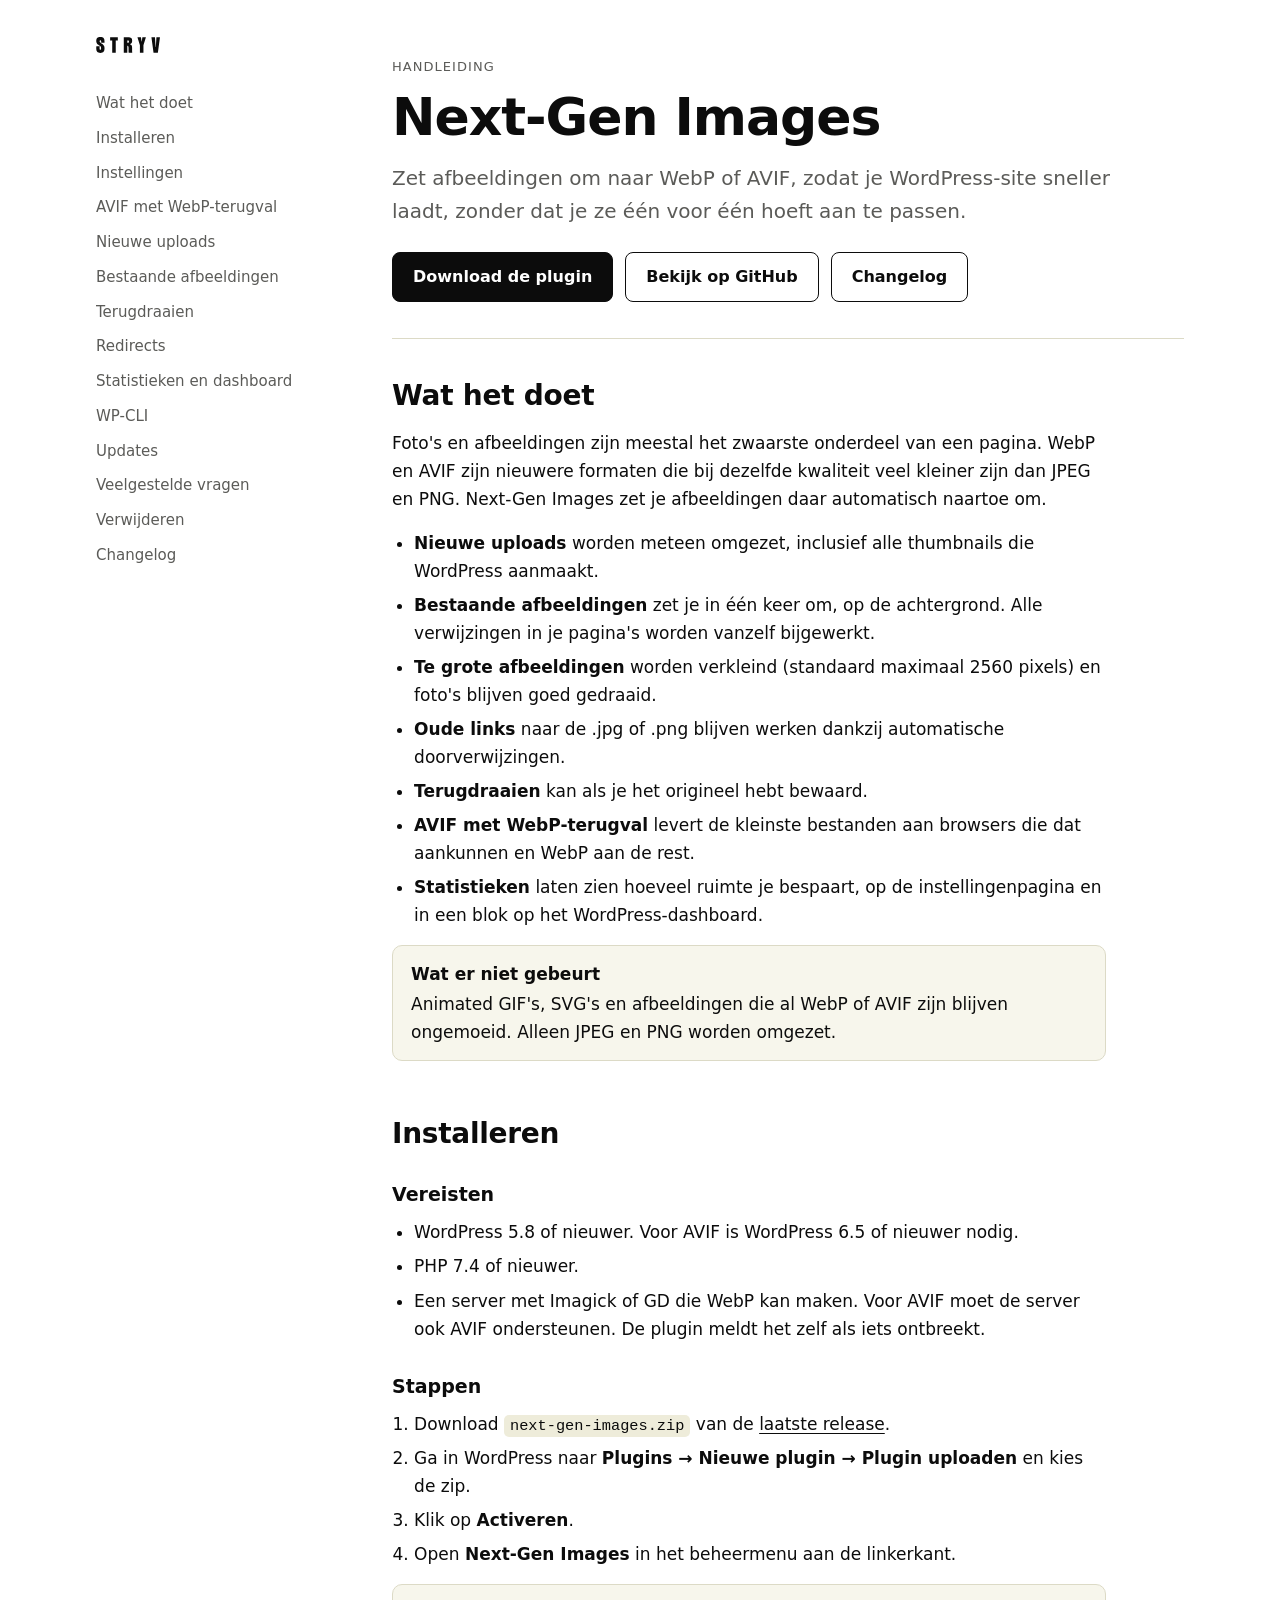
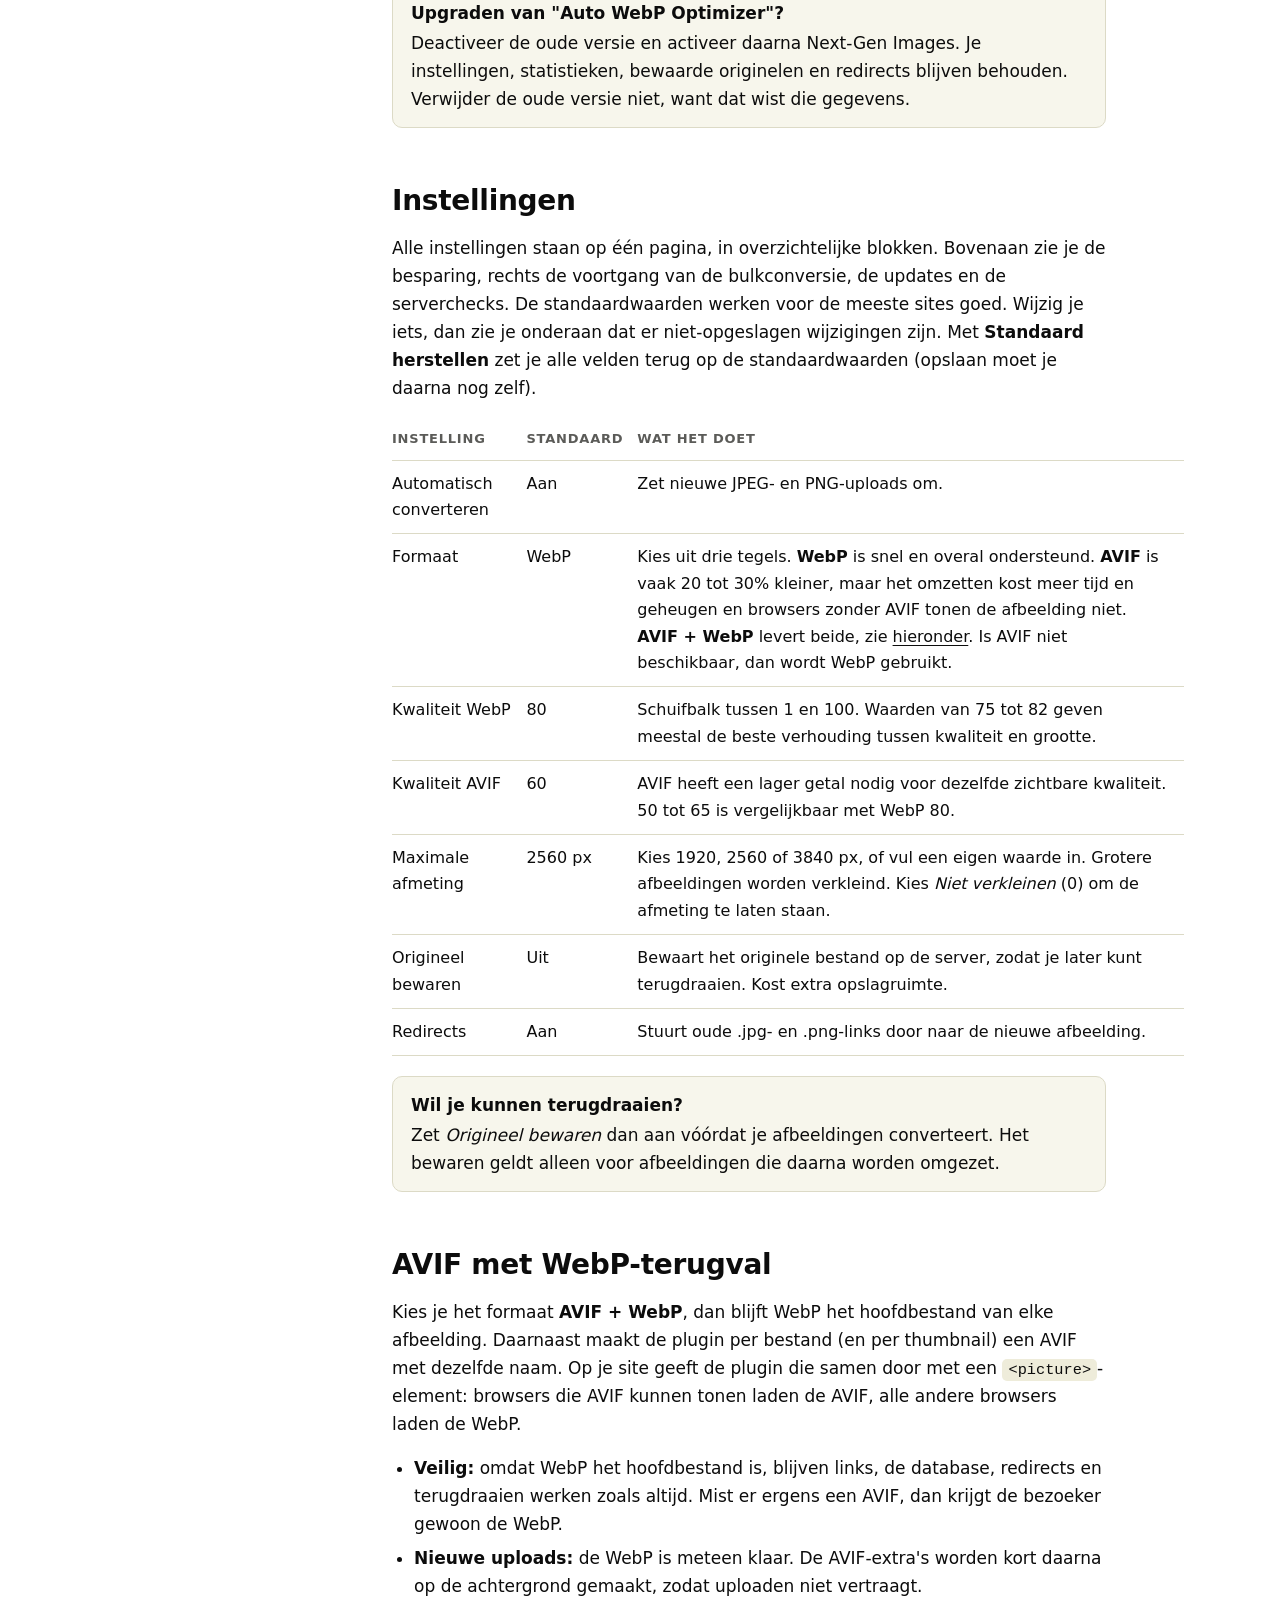
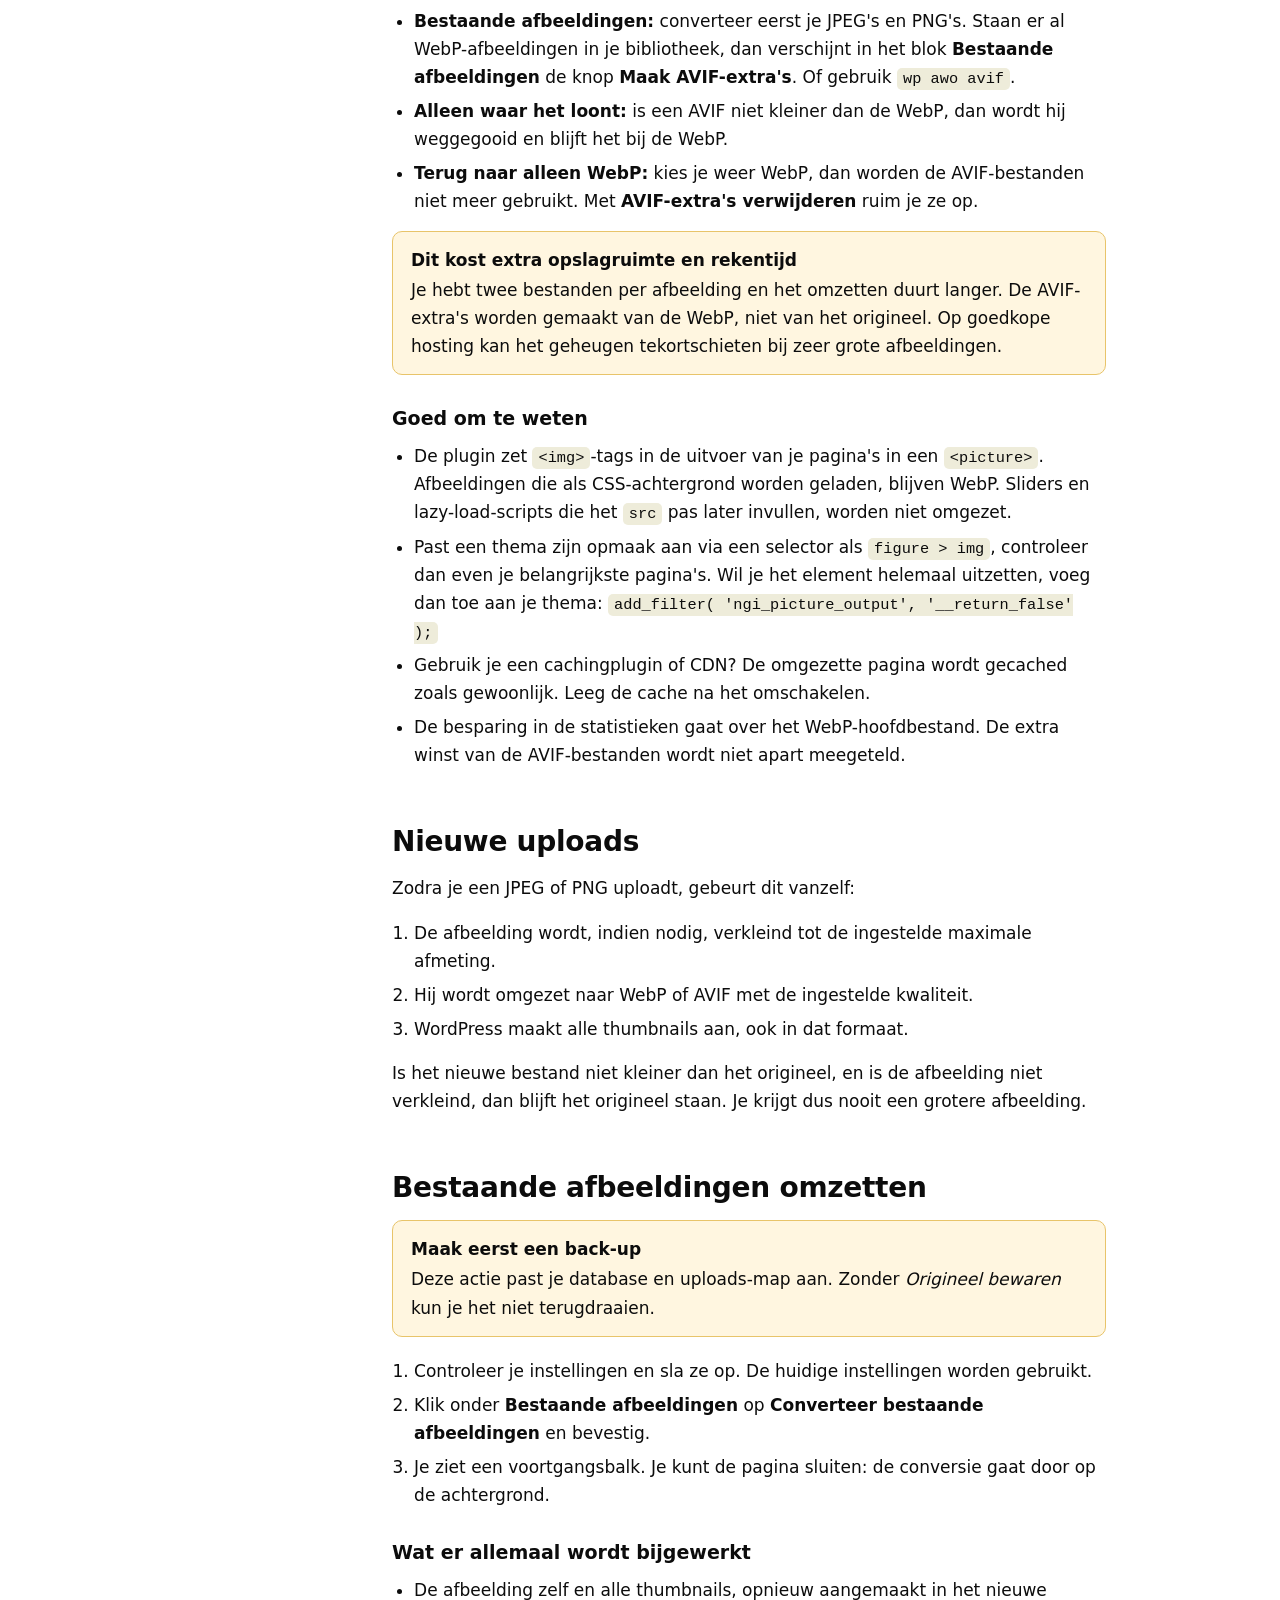
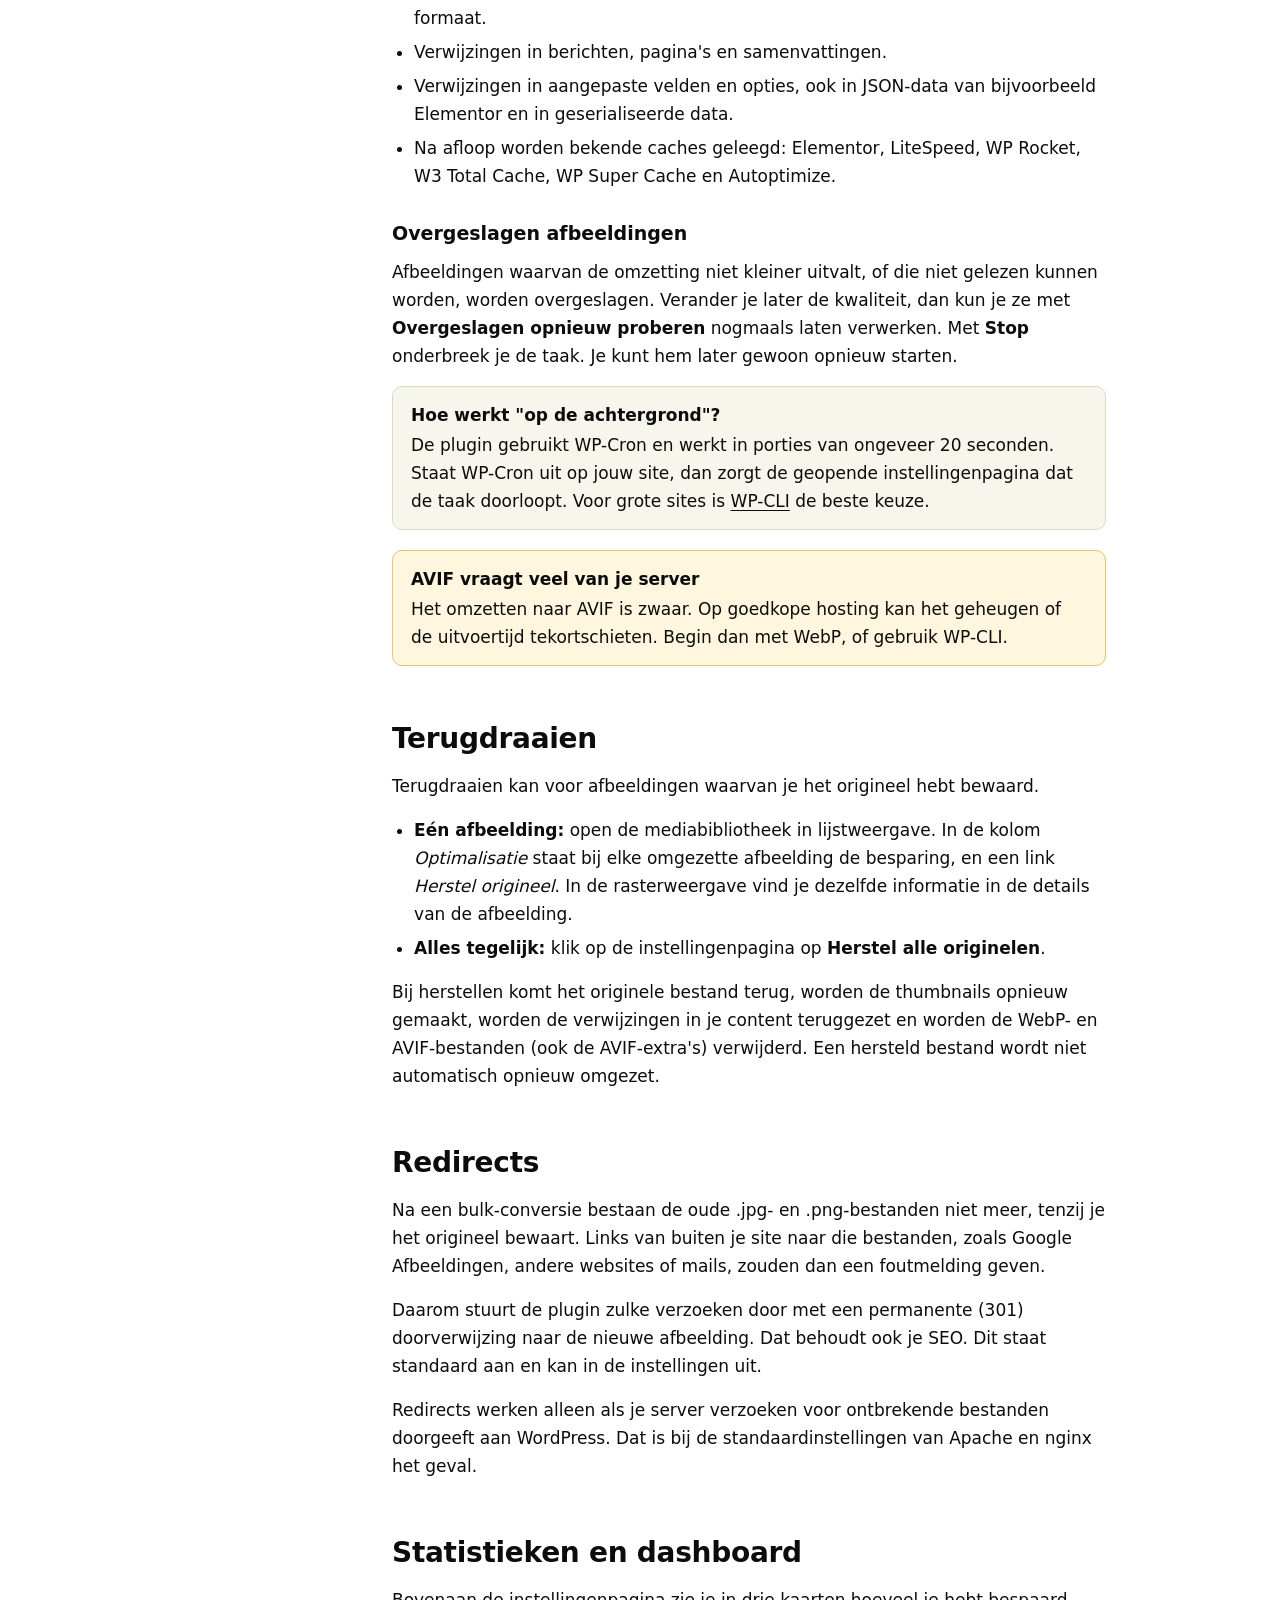
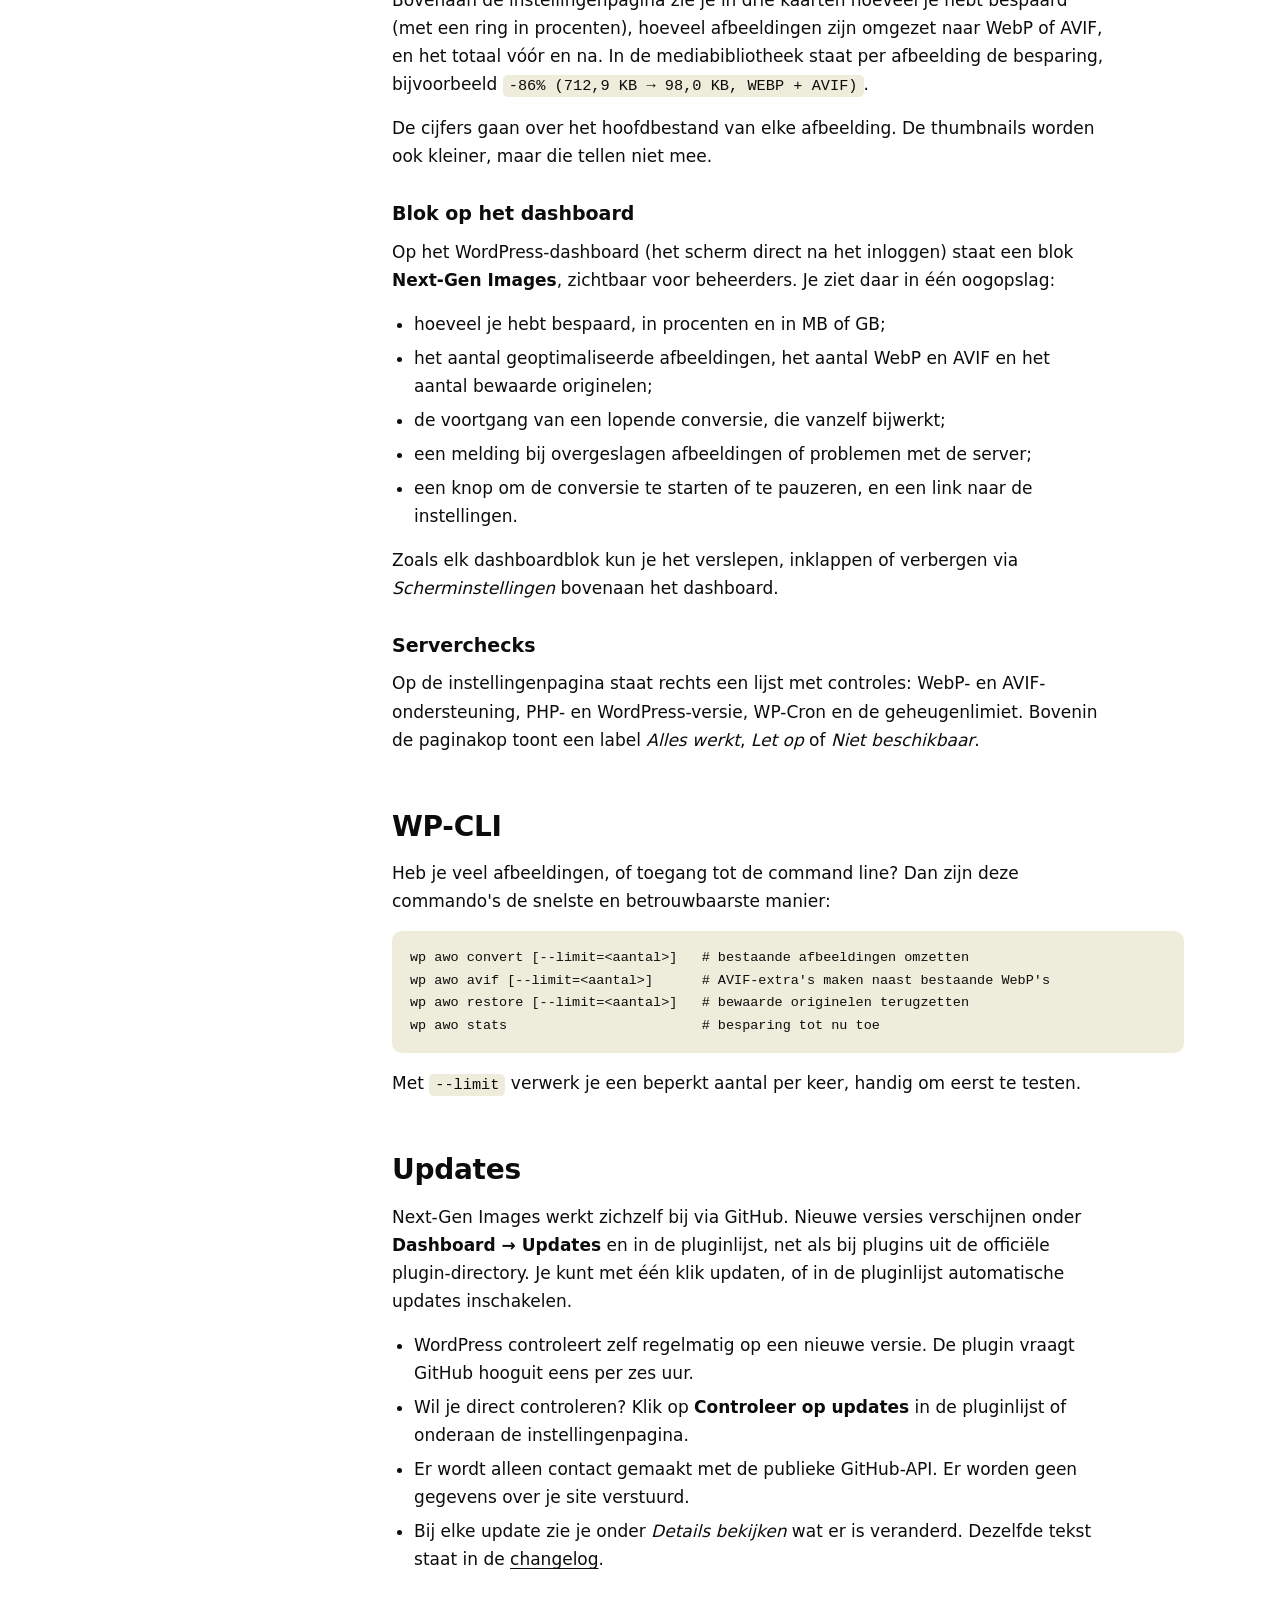
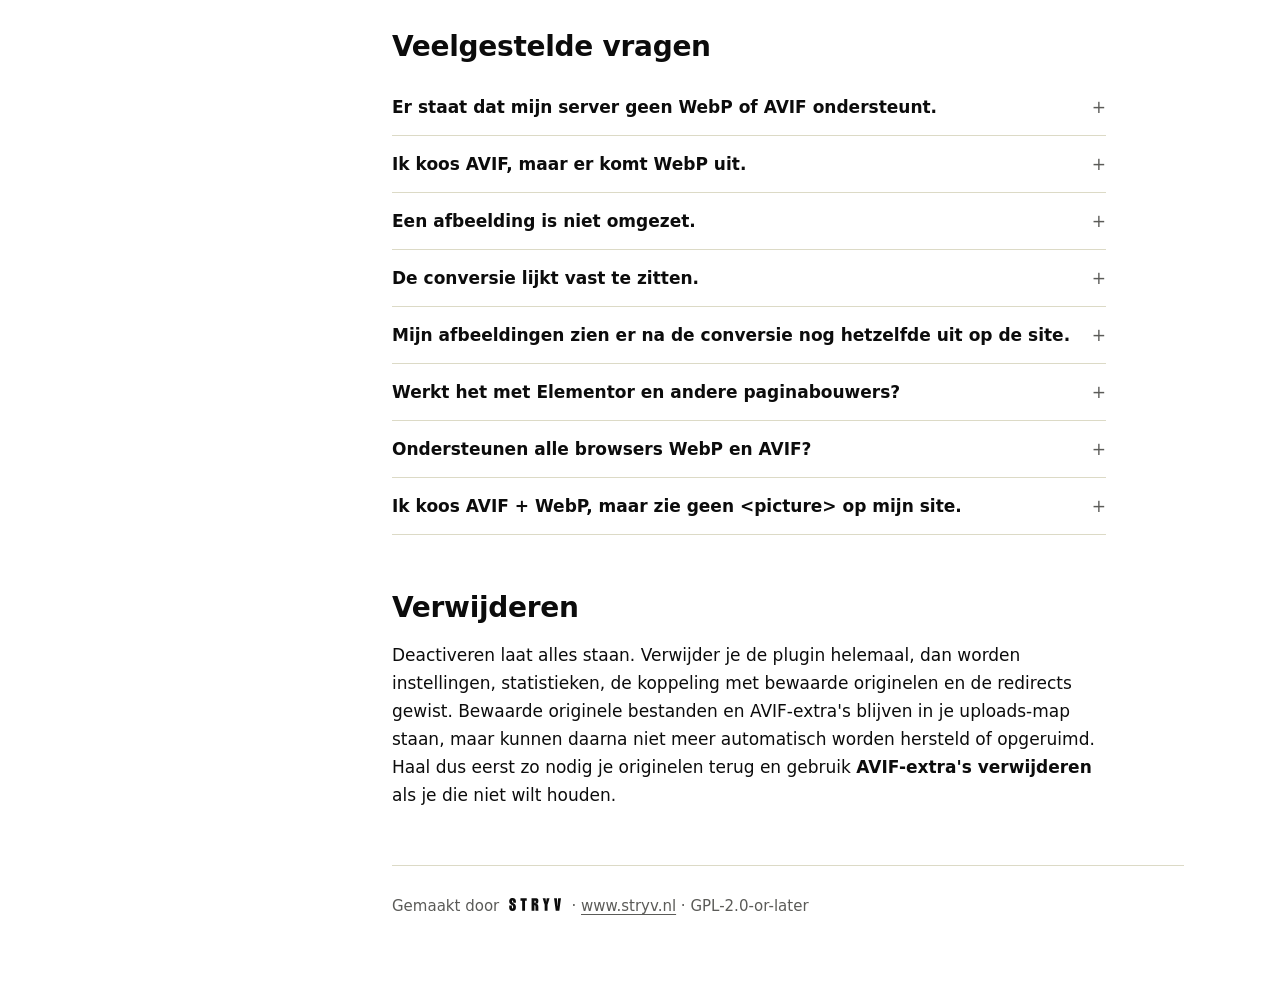
==== next-gen-images/index.html @ 4afe1997 "Handleiding en changelog van Next-Gen Images Co-Authored-By: Claude Sonnet 5.5 <noreply@anthropic.co" ====
<!doctype html>
<html lang="nl">
<head>
<meta charset="utf-8">
<meta name="viewport" content="width=device-width, initial-scale=1">
<title>Next-Gen Images: handleiding</title>
<meta name="description" content="Handleiding voor Next-Gen Images, de WordPress-plugin van STRYV die afbeeldingen omzet naar WebP en AVIF.">
<style>
:root {
  --bg: #ffffff;
  --surface: #f7f6ec;
  --text: #0c0c0c;
  --muted: #5b5b58;
  --line: #dcdac6;
  --accent: #0c0c0c;
  --accent-text: #ffffff;
  --note-bg: #f7f6ec;
  --warn-bg: #fff6e0;
  --warn-line: #e8c46a;
  --code-bg: #eeecda;
}
@media (prefers-color-scheme: dark) {
  :root:not([data-theme="light"]) {
    --bg: #111111;
    --surface: #1b1b1a;
    --text: #f2f2f0;
    --muted: #a3a39e;
    --line: #2e2e2c;
    --accent: #f2f2f0;
    --accent-text: #111111;
    --note-bg: #1b1b1a;
    --warn-bg: #2a2310;
    --warn-line: #7a6320;
    --code-bg: #1f1f1d;
  }
  :root:not([data-theme="light"]) .logo { filter: invert(1); }
}
* { box-sizing: border-box; }
html { scroll-behavior: smooth; scroll-padding-top: 24px; }
body {
  margin: 0;
  background: var(--bg);
  color: var(--text);
  font: 17px/1.65 system-ui, -apple-system, "Segoe UI", Roboto, "Helvetica Neue", Arial, sans-serif;
  -webkit-font-smoothing: antialiased;
}
a { color: inherit; text-decoration-thickness: 1px; text-underline-offset: 3px; }
a:hover { text-decoration-thickness: 2px; }

.layout { max-width: 1120px; margin: 0 auto; padding: 0 16px; display: grid; grid-template-columns: 240px minmax(0, 1fr); gap: 56px; }
@media (max-width: 860px) { .layout { grid-template-columns: 1fr; gap: 0; } }

nav.toc { position: sticky; top: 0; align-self: start; padding: 32px 0; max-height: 100vh; overflow-y: auto; }
nav.toc .logo { height: 16px; width: auto; display: block; margin-bottom: 28px; }
nav.toc ol { list-style: none; margin: 0; padding: 0; font-size: 15px; }
nav.toc li { margin: 0; }
nav.toc a { display: block; padding: 5px 0; color: var(--muted); text-decoration: none; }
nav.toc a:hover { color: var(--text); }
@media (max-width: 860px) {
  nav.toc { position: static; padding: 24px 0 8px; max-height: none; }
  nav.toc ol { columns: 2; column-gap: 24px; }
}

main { padding: 32px 0 80px; min-width: 0; }
header.hero { padding: 24px 0 36px; border-bottom: 1px solid var(--line); margin-bottom: 40px; }
.eyebrow { font-size: 13px; letter-spacing: .08em; text-transform: uppercase; color: var(--muted); margin: 0 0 12px; }
h1 { font-size: clamp(34px, 6vw, 52px); line-height: 1.08; letter-spacing: -0.02em; margin: 0 0 16px; }
.lead { font-size: 20px; color: var(--muted); margin: 0 0 24px; max-width: 38em; }
.buttons { display: flex; gap: 12px; flex-wrap: wrap; }
.btn { display: inline-block; padding: 11px 20px; border-radius: 8px; border: 1px solid var(--accent); text-decoration: none; font-weight: 600; font-size: 16px; }
.btn.primary { background: var(--accent); color: var(--accent-text); }
.btn.primary:hover { opacity: .88; }
.btn.ghost:hover { background: var(--surface); }

section { margin: 0 0 56px; }
h2 { font-size: 28px; line-height: 1.2; letter-spacing: -0.01em; margin: 0 0 16px; }
h3 { font-size: 19px; margin: 28px 0 8px; }
p { margin: 0 0 16px; max-width: 42em; }
ul, ol.steps { margin: 0 0 16px; padding-left: 1.3em; max-width: 42em; }
li { margin: 0 0 6px; }
code { font: 0.9em ui-monospace, SFMono-Regular, Menlo, Consolas, monospace; background: var(--code-bg); padding: 2px 6px; border-radius: 5px; }
pre { background: var(--code-bg); padding: 16px 18px; border-radius: 10px; overflow-x: auto; margin: 0 0 16px; font-size: 15px; line-height: 1.5; }
pre code { background: none; padding: 0; }

.callout { background: var(--note-bg); border: 1px solid var(--line); border-radius: 10px; padding: 14px 18px; margin: 0 0 20px; max-width: 42em; }
.callout.warn { background: var(--warn-bg); border-color: var(--warn-line); }
.callout p:last-child { margin-bottom: 0; }
.callout strong:first-child { display: block; margin-bottom: 2px; }

.table-wrap { overflow-x: auto; margin: 0 0 20px; }
table { border-collapse: collapse; width: 100%; min-width: 520px; font-size: 16px; }
th, td { text-align: left; padding: 10px 14px 10px 0; border-bottom: 1px solid var(--line); vertical-align: top; }
th { font-size: 13px; letter-spacing: .06em; text-transform: uppercase; color: var(--muted); font-weight: 600; }


details { border-bottom: 1px solid var(--line); padding: 14px 0; max-width: 42em; }
details summary { cursor: pointer; font-weight: 600; list-style: none; }
details summary::-webkit-details-marker { display: none; }
details summary::after { content: "+"; float: right; color: var(--muted); font-weight: 400; }
details[open] summary::after { content: "−"; }
details p { margin: 10px 0 0; }

footer.site { border-top: 1px solid var(--line); padding: 28px 0 0; color: var(--muted); font-size: 15px; display: flex; gap: 10px; align-items: center; flex-wrap: wrap; }
footer.site .logo { height: 13px; width: auto; }
</style>
</head>
<body>
<div class="layout">

  <nav class="toc" aria-label="Inhoud">
    <a href="https://www.stryv.nl" aria-label="STRYV"><img class="logo" src="../assets/stryv-logo.svg" alt="STRYV"></a>
    <ol>
      <li><a href="#wat">Wat het doet</a></li>
      <li><a href="#installeren">Installeren</a></li>
      <li><a href="#instellen">Instellingen</a></li>
      <li><a href="#avif">AVIF met WebP-terugval</a></li>
      <li><a href="#uploads">Nieuwe uploads</a></li>
      <li><a href="#bestaand">Bestaande afbeeldingen</a></li>
      <li><a href="#terugdraaien">Terugdraaien</a></li>
      <li><a href="#redirects">Redirects</a></li>
      <li><a href="#statistieken">Statistieken en dashboard</a></li>
      <li><a href="#wpcli">WP-CLI</a></li>
      <li><a href="#updates">Updates</a></li>
      <li><a href="#problemen">Veelgestelde vragen</a></li>
      <li><a href="#verwijderen">Verwijderen</a></li>
      <li><a href="changelog/">Changelog</a></li>
    </ol>
  </nav>

  <main>
    <header class="hero">
      <p class="eyebrow">Handleiding</p>
      <h1>Next-Gen Images</h1>
      <p class="lead">Zet afbeeldingen om naar WebP of AVIF, zodat je WordPress-site sneller laadt, zonder dat je ze één voor één hoeft aan te passen.</p>
      <div class="buttons">
        <a class="btn primary" href="https://github.com/stryv-nl/wp-next-gen-images/releases/latest">Download de plugin</a>
        <a class="btn ghost" href="https://github.com/stryv-nl/wp-next-gen-images">Bekijk op GitHub</a>
        <a class="btn ghost" href="changelog/">Changelog</a>
      </div>
    </header>

    <section id="wat">
      <h2>Wat het doet</h2>
      <p>Foto's en afbeeldingen zijn meestal het zwaarste onderdeel van een pagina. WebP en AVIF zijn nieuwere formaten die bij dezelfde kwaliteit veel kleiner zijn dan JPEG en PNG. Next-Gen Images zet je afbeeldingen daar automatisch naartoe om.</p>
      <ul>
        <li><strong>Nieuwe uploads</strong> worden meteen omgezet, inclusief alle thumbnails die WordPress aanmaakt.</li>
        <li><strong>Bestaande afbeeldingen</strong> zet je in één keer om, op de achtergrond. Alle verwijzingen in je pagina's worden vanzelf bijgewerkt.</li>
        <li><strong>Te grote afbeeldingen</strong> worden verkleind (standaard maximaal 2560 pixels) en foto's blijven goed gedraaid.</li>
        <li><strong>Oude links</strong> naar de .jpg of .png blijven werken dankzij automatische doorverwijzingen.</li>
        <li><strong>Terugdraaien</strong> kan als je het origineel hebt bewaard.</li>
        <li><strong>AVIF met WebP-terugval</strong> levert de kleinste bestanden aan browsers die dat aankunnen en WebP aan de rest.</li>
        <li><strong>Statistieken</strong> laten zien hoeveel ruimte je bespaart, op de instellingenpagina en in een blok op het WordPress-dashboard.</li>
      </ul>
      <div class="callout">
        <p><strong>Wat er niet gebeurt</strong>
        Animated GIF's, SVG's en afbeeldingen die al WebP of AVIF zijn blijven ongemoeid. Alleen JPEG en PNG worden omgezet.</p>
      </div>
    </section>

    <section id="installeren">
      <h2>Installeren</h2>
      <h3>Vereisten</h3>
      <ul>
        <li>WordPress 5.8 of nieuwer. Voor AVIF is WordPress 6.5 of nieuwer nodig.</li>
        <li>PHP 7.4 of nieuwer.</li>
        <li>Een server met Imagick of GD die WebP kan maken. Voor AVIF moet de server ook AVIF ondersteunen. De plugin meldt het zelf als iets ontbreekt.</li>
      </ul>
      <h3>Stappen</h3>
      <ol class="steps">
        <li>Download <code>next-gen-images.zip</code> van de <a href="https://github.com/stryv-nl/wp-next-gen-images/releases/latest">laatste release</a>.</li>
        <li>Ga in WordPress naar <strong>Plugins → Nieuwe plugin → Plugin uploaden</strong> en kies de zip.</li>
        <li>Klik op <strong>Activeren</strong>.</li>
        <li>Open <strong>Next-Gen Images</strong> in het beheermenu aan de linkerkant.</li>
      </ol>
      <div class="callout">
        <p><strong>Upgraden van "Auto WebP Optimizer"?</strong>
        Deactiveer de oude versie en activeer daarna Next-Gen Images. Je instellingen, statistieken, bewaarde originelen en redirects blijven behouden. Verwijder de oude versie niet, want dat wist die gegevens.</p>
      </div>
    </section>

    <section id="instellen">
      <h2>Instellingen</h2>
      <p>Alle instellingen staan op één pagina, in overzichtelijke blokken. Bovenaan zie je de besparing, rechts de voortgang van de bulkconversie, de updates en de serverchecks. De standaardwaarden werken voor de meeste sites goed. Wijzig je iets, dan zie je onderaan dat er niet-opgeslagen wijzigingen zijn. Met <strong>Standaard herstellen</strong> zet je alle velden terug op de standaardwaarden (opslaan moet je daarna nog zelf).</p>
      <div class="table-wrap">
        <table>
          <thead><tr><th>Instelling</th><th>Standaard</th><th>Wat het doet</th></tr></thead>
          <tbody>
            <tr><td>Automatisch converteren</td><td>Aan</td><td>Zet nieuwe JPEG- en PNG-uploads om.</td></tr>
            <tr><td>Formaat</td><td>WebP</td><td>Kies uit drie tegels. <strong>WebP</strong> is snel en overal ondersteund. <strong>AVIF</strong> is vaak 20 tot 30% kleiner, maar het omzetten kost meer tijd en geheugen en browsers zonder AVIF tonen de afbeelding niet. <strong>AVIF + WebP</strong> levert beide, zie <a href="#avif">hieronder</a>. Is AVIF niet beschikbaar, dan wordt WebP gebruikt.</td></tr>
            <tr><td>Kwaliteit WebP</td><td>80</td><td>Schuifbalk tussen 1 en 100. Waarden van 75 tot 82 geven meestal de beste verhouding tussen kwaliteit en grootte.</td></tr>
            <tr><td>Kwaliteit AVIF</td><td>60</td><td>AVIF heeft een lager getal nodig voor dezelfde zichtbare kwaliteit. 50 tot 65 is vergelijkbaar met WebP 80.</td></tr>
            <tr><td>Maximale afmeting</td><td>2560 px</td><td>Kies 1920, 2560 of 3840 px, of vul een eigen waarde in. Grotere afbeeldingen worden verkleind. Kies <em>Niet verkleinen</em> (0) om de afmeting te laten staan.</td></tr>
            <tr><td>Origineel bewaren</td><td>Uit</td><td>Bewaart het originele bestand op de server, zodat je later kunt terugdraaien. Kost extra opslagruimte.</td></tr>
            <tr><td>Redirects</td><td>Aan</td><td>Stuurt oude .jpg- en .png-links door naar de nieuwe afbeelding.</td></tr>
          </tbody>
        </table>
      </div>
      <div class="callout">
        <p><strong>Wil je kunnen terugdraaien?</strong>
        Zet <em>Origineel bewaren</em> dan aan vóórdat je afbeeldingen converteert. Het bewaren geldt alleen voor afbeeldingen die daarna worden omgezet.</p>
      </div>
    </section>

    <section id="avif">
      <h2>AVIF met WebP-terugval</h2>
      <p>Kies je het formaat <strong>AVIF + WebP</strong>, dan blijft WebP het hoofdbestand van elke afbeelding. Daarnaast maakt de plugin per bestand (en per thumbnail) een AVIF met dezelfde naam. Op je site geeft de plugin die samen door met een <code>&lt;picture&gt;</code>-element: browsers die AVIF kunnen tonen laden de AVIF, alle andere browsers laden de WebP.</p>
      <ul>
        <li><strong>Veilig:</strong> omdat WebP het hoofdbestand is, blijven links, de database, redirects en terugdraaien werken zoals altijd. Mist er ergens een AVIF, dan krijgt de bezoeker gewoon de WebP.</li>
        <li><strong>Nieuwe uploads:</strong> de WebP is meteen klaar. De AVIF-extra's worden kort daarna op de achtergrond gemaakt, zodat uploaden niet vertraagt.</li>
        <li><strong>Bestaande afbeeldingen:</strong> converteer eerst je JPEG's en PNG's. Staan er al WebP-afbeeldingen in je bibliotheek, dan verschijnt in het blok <strong>Bestaande afbeeldingen</strong> de knop <strong>Maak AVIF-extra's</strong>. Of gebruik <code>wp awo avif</code>.</li>
        <li><strong>Alleen waar het loont:</strong> is een AVIF niet kleiner dan de WebP, dan wordt hij weggegooid en blijft het bij de WebP.</li>
        <li><strong>Terug naar alleen WebP:</strong> kies je weer WebP, dan worden de AVIF-bestanden niet meer gebruikt. Met <strong>AVIF-extra's verwijderen</strong> ruim je ze op.</li>
      </ul>
      <div class="callout warn">
        <p><strong>Dit kost extra opslagruimte en rekentijd</strong>
        Je hebt twee bestanden per afbeelding en het omzetten duurt langer. De AVIF-extra's worden gemaakt van de WebP, niet van het origineel. Op goedkope hosting kan het geheugen tekortschieten bij zeer grote afbeeldingen.</p>
      </div>
      <h3>Goed om te weten</h3>
      <ul>
        <li>De plugin zet <code>&lt;img&gt;</code>-tags in de uitvoer van je pagina's in een <code>&lt;picture&gt;</code>. Afbeeldingen die als CSS-achtergrond worden geladen, blijven WebP. Sliders en lazy-load-scripts die het <code>src</code> pas later invullen, worden niet omgezet.</li>
        <li>Past een thema zijn opmaak aan via een selector als <code>figure &gt; img</code>, controleer dan even je belangrijkste pagina's. Wil je het element helemaal uitzetten, voeg dan toe aan je thema: <code>add_filter( 'ngi_picture_output', '__return_false' );</code></li>
        <li>Gebruik je een cachingplugin of CDN? De omgezette pagina wordt gecached zoals gewoonlijk. Leeg de cache na het omschakelen.</li>
        <li>De besparing in de statistieken gaat over het WebP-hoofdbestand. De extra winst van de AVIF-bestanden wordt niet apart meegeteld.</li>
      </ul>
    </section>

    <section id="uploads">
      <h2>Nieuwe uploads</h2>
      <p>Zodra je een JPEG of PNG uploadt, gebeurt dit vanzelf:</p>
      <ol class="steps">
        <li>De afbeelding wordt, indien nodig, verkleind tot de ingestelde maximale afmeting.</li>
        <li>Hij wordt omgezet naar WebP of AVIF met de ingestelde kwaliteit.</li>
        <li>WordPress maakt alle thumbnails aan, ook in dat formaat.</li>
      </ol>
      <p>Is het nieuwe bestand niet kleiner dan het origineel, en is de afbeelding niet verkleind, dan blijft het origineel staan. Je krijgt dus nooit een grotere afbeelding.</p>
    </section>

    <section id="bestaand">
      <h2>Bestaande afbeeldingen omzetten</h2>
      <div class="callout warn">
        <p><strong>Maak eerst een back-up</strong>
        Deze actie past je database en uploads-map aan. Zonder <em>Origineel bewaren</em> kun je het niet terugdraaien.</p>
      </div>
      <ol class="steps">
        <li>Controleer je instellingen en sla ze op. De huidige instellingen worden gebruikt.</li>
        <li>Klik onder <strong>Bestaande afbeeldingen</strong> op <strong>Converteer bestaande afbeeldingen</strong> en bevestig.</li>
        <li>Je ziet een voortgangsbalk. Je kunt de pagina sluiten: de conversie gaat door op de achtergrond.</li>
      </ol>
      <h3>Wat er allemaal wordt bijgewerkt</h3>
      <ul>
        <li>De afbeelding zelf en alle thumbnails, opnieuw aangemaakt in het nieuwe formaat.</li>
        <li>Verwijzingen in berichten, pagina's en samenvattingen.</li>
        <li>Verwijzingen in aangepaste velden en opties, ook in JSON-data van bijvoorbeeld Elementor en in geserialiseerde data.</li>
        <li>Na afloop worden bekende caches geleegd: Elementor, LiteSpeed, WP Rocket, W3 Total Cache, WP Super Cache en Autoptimize.</li>
      </ul>
      <h3>Overgeslagen afbeeldingen</h3>
      <p>Afbeeldingen waarvan de omzetting niet kleiner uitvalt, of die niet gelezen kunnen worden, worden overgeslagen. Verander je later de kwaliteit, dan kun je ze met <strong>Overgeslagen opnieuw proberen</strong> nogmaals laten verwerken. Met <strong>Stop</strong> onderbreek je de taak. Je kunt hem later gewoon opnieuw starten.</p>
      <div class="callout">
        <p><strong>Hoe werkt "op de achtergrond"?</strong>
        De plugin gebruikt WP-Cron en werkt in porties van ongeveer 20 seconden. Staat WP-Cron uit op jouw site, dan zorgt de geopende instellingenpagina dat de taak doorloopt. Voor grote sites is <a href="#wpcli">WP-CLI</a> de beste keuze.</p>
      </div>
      <div class="callout warn">
        <p><strong>AVIF vraagt veel van je server</strong>
        Het omzetten naar AVIF is zwaar. Op goedkope hosting kan het geheugen of de uitvoertijd tekortschieten. Begin dan met WebP, of gebruik WP-CLI.</p>
      </div>
    </section>

    <section id="terugdraaien">
      <h2>Terugdraaien</h2>
      <p>Terugdraaien kan voor afbeeldingen waarvan je het origineel hebt bewaard.</p>
      <ul>
        <li><strong>Eén afbeelding:</strong> open de mediabibliotheek in lijstweergave. In de kolom <em>Optimalisatie</em> staat bij elke omgezette afbeelding de besparing, en een link <em>Herstel origineel</em>. In de rasterweergave vind je dezelfde informatie in de details van de afbeelding.</li>
        <li><strong>Alles tegelijk:</strong> klik op de instellingenpagina op <strong>Herstel alle originelen</strong>.</li>
      </ul>
      <p>Bij herstellen komt het originele bestand terug, worden de thumbnails opnieuw gemaakt, worden de verwijzingen in je content teruggezet en worden de WebP- en AVIF-bestanden (ook de AVIF-extra's) verwijderd. Een hersteld bestand wordt niet automatisch opnieuw omgezet.</p>
    </section>

    <section id="redirects">
      <h2>Redirects</h2>
      <p>Na een bulk-conversie bestaan de oude .jpg- en .png-bestanden niet meer, tenzij je het origineel bewaart. Links van buiten je site naar die bestanden, zoals Google Afbeeldingen, andere websites of mails, zouden dan een foutmelding geven.</p>
      <p>Daarom stuurt de plugin zulke verzoeken door met een permanente (301) doorverwijzing naar de nieuwe afbeelding. Dat behoudt ook je SEO. Dit staat standaard aan en kan in de instellingen uit.</p>
      <p>Redirects werken alleen als je server verzoeken voor ontbrekende bestanden doorgeeft aan WordPress. Dat is bij de standaardinstellingen van Apache en nginx het geval.</p>
    </section>

    <section id="statistieken">
      <h2>Statistieken en dashboard</h2>
      <p>Bovenaan de instellingenpagina zie je in drie kaarten hoeveel je hebt bespaard (met een ring in procenten), hoeveel afbeeldingen zijn omgezet naar WebP of AVIF, en het totaal vóór en na. In de mediabibliotheek staat per afbeelding de besparing, bijvoorbeeld <code>-86% (712,9 KB → 98,0 KB, WEBP + AVIF)</code>.</p>
      <p>De cijfers gaan over het hoofdbestand van elke afbeelding. De thumbnails worden ook kleiner, maar die tellen niet mee.</p>
      <h3>Blok op het dashboard</h3>
      <p>Op het WordPress-dashboard (het scherm direct na het inloggen) staat een blok <strong>Next-Gen Images</strong>, zichtbaar voor beheerders. Je ziet daar in één oogopslag:</p>
      <ul>
        <li>hoeveel je hebt bespaard, in procenten en in MB of GB;</li>
        <li>het aantal geoptimaliseerde afbeeldingen, het aantal WebP en AVIF en het aantal bewaarde originelen;</li>
        <li>de voortgang van een lopende conversie, die vanzelf bijwerkt;</li>
        <li>een melding bij overgeslagen afbeeldingen of problemen met de server;</li>
        <li>een knop om de conversie te starten of te pauzeren, en een link naar de instellingen.</li>
      </ul>
      <p>Zoals elk dashboardblok kun je het verslepen, inklappen of verbergen via <em>Scherminstellingen</em> bovenaan het dashboard.</p>
      <h3>Serverchecks</h3>
      <p>Op de instellingenpagina staat rechts een lijst met controles: WebP- en AVIF-ondersteuning, PHP- en WordPress-versie, WP-Cron en de geheugenlimiet. Bovenin de paginakop toont een label <em>Alles werkt</em>, <em>Let op</em> of <em>Niet beschikbaar</em>.</p>
    </section>

    <section id="wpcli">
      <h2>WP-CLI</h2>
      <p>Heb je veel afbeeldingen, of toegang tot de command line? Dan zijn deze commando's de snelste en betrouwbaarste manier:</p>
<pre><code>wp awo convert [--limit=&lt;aantal&gt;]   # bestaande afbeeldingen omzetten
wp awo avif [--limit=&lt;aantal&gt;]      # AVIF-extra's maken naast bestaande WebP's
wp awo restore [--limit=&lt;aantal&gt;]   # bewaarde originelen terugzetten
wp awo stats                        # besparing tot nu toe</code></pre>
      <p>Met <code>--limit</code> verwerk je een beperkt aantal per keer, handig om eerst te testen.</p>
    </section>

    <section id="updates">
      <h2>Updates</h2>
      <p>Next-Gen Images werkt zichzelf bij via GitHub. Nieuwe versies verschijnen onder <strong>Dashboard → Updates</strong> en in de pluginlijst, net als bij plugins uit de officiële plugin-directory. Je kunt met één klik updaten, of in de pluginlijst automatische updates inschakelen.</p>
      <ul>
        <li>WordPress controleert zelf regelmatig op een nieuwe versie. De plugin vraagt GitHub hooguit eens per zes uur.</li>
        <li>Wil je direct controleren? Klik op <strong>Controleer op updates</strong> in de pluginlijst of onderaan de instellingenpagina.</li>
        <li>Er wordt alleen contact gemaakt met de publieke GitHub-API. Er worden geen gegevens over je site verstuurd.</li>
        <li>Bij elke update zie je onder <em>Details bekijken</em> wat er is veranderd. Dezelfde tekst staat in de <a href="changelog/">changelog</a>.</li>
      </ul>
    </section>

    <section id="problemen">
      <h2>Veelgestelde vragen</h2>
      <details>
        <summary>Er staat dat mijn server geen WebP of AVIF ondersteunt.</summary>
        <p>Je server mist Imagick of GD met WebP-ondersteuning. Vraag je hoster dit in te schakelen. Voor AVIF is bovendien WordPress 6.5 of nieuwer nodig, en op GD ook PHP 8.1 of nieuwer.</p>
      </details>
      <details>
        <summary>Ik koos AVIF, maar er komt WebP uit.</summary>
        <p>Dan ondersteunt je server of je WordPress-versie AVIF niet. Op de instellingenpagina staat in dat geval een waarschuwing. De plugin valt dan automatisch terug op WebP, zodat uploads niet mislukken.</p>
      </details>
      <details>
        <summary>Een afbeelding is niet omgezet.</summary>
        <p>Dat gebeurt als het resultaat niet kleiner is dan het origineel, bijvoorbeeld bij een al sterk gecomprimeerd bestand, of als het bestand niet gelezen kan worden. De afbeelding blijft dan zoals hij was. Na een wijziging van de kwaliteit kun je hem opnieuw laten proberen.</p>
      </details>
      <details>
        <summary>De conversie lijkt vast te zitten.</summary>
        <p>Staat WP-Cron uit op je site, dan loopt de taak alleen door zolang de instellingenpagina openstaat. Open de pagina opnieuw, of gebruik <code>wp awo convert</code>. Gaat het geheugen of de uitvoertijd op, dan helpt het om eerst WebP te gebruiken en de kwaliteit of maximale afmeting te verlagen.</p>
      </details>
      <details>
        <summary>Mijn afbeeldingen zien er na de conversie nog hetzelfde uit op de site.</summary>
        <p>Leeg je cache, bij je cachingplugin, je CDN en je browser. De plugin leegt bekende cachingplugins na een bulk-conversie, maar niet elke CDN.</p>
      </details>
      <details>
        <summary>Werkt het met Elementor en andere paginabouwers?</summary>
        <p>Ja. Verwijzingen in de opgeslagen data van paginabouwers worden meegenomen, ook in JSON. Verwijzingen die in een PHP-object zijn opgeslagen worden bewust met rust gelaten om data niet te beschadigen. Controleer na een bulk-conversie dus even je belangrijkste pagina's, zoals de header, het logo en sliders.</p>
      </details>
      <details>
        <summary>Ondersteunen alle browsers WebP en AVIF?</summary>
        <p>WebP wordt door alle gangbare browsers ondersteund. AVIF ook door de huidige versies van de grote browsers, maar niet door heel oude. Kies je alleen AVIF, dan zien bezoekers met zo'n oude browser de afbeelding niet. Met <a href="#avif">AVIF + WebP</a> krijgen zij gewoon de WebP.</p>
      </details>
      <details>
        <summary>Ik koos AVIF + WebP, maar zie geen &lt;picture&gt; op mijn site.</summary>
        <p>Controleer of er AVIF-bestanden bestaan: zie het getal <em>met AVIF-extra</em> op de instellingenpagina, en start zo nodig <strong>Maak AVIF-extra's</strong>. Alleen afbeeldingen waarvoor alle gebruikte bestanden een AVIF hebben worden omgezet. Staat er een cachingplugin op, leeg dan de cache. Is <code>ngi_picture_output</code> uitgezet in je thema, dan blijft de uitvoer ook ongewijzigd.</p>
      </details>
    </section>

    <section id="verwijderen">
      <h2>Verwijderen</h2>
      <p>Deactiveren laat alles staan. Verwijder je de plugin helemaal, dan worden instellingen, statistieken, de koppeling met bewaarde originelen en de redirects gewist. Bewaarde originele bestanden en AVIF-extra's blijven in je uploads-map staan, maar kunnen daarna niet meer automatisch worden hersteld of opgeruimd. Haal dus eerst zo nodig je originelen terug en gebruik <strong>AVIF-extra's verwijderen</strong> als je die niet wilt houden.</p>
    </section>

    <footer class="site">
      <span>Gemaakt door</span>
      <a href="https://www.stryv.nl" aria-label="STRYV"><img class="logo" src="../assets/stryv-logo.svg" alt="STRYV"></a>
      <span>&middot; <a href="https://www.stryv.nl">www.stryv.nl</a> &middot; GPL-2.0-or-later</span>
    </footer>
  </main>
</div>
</body>
</html>
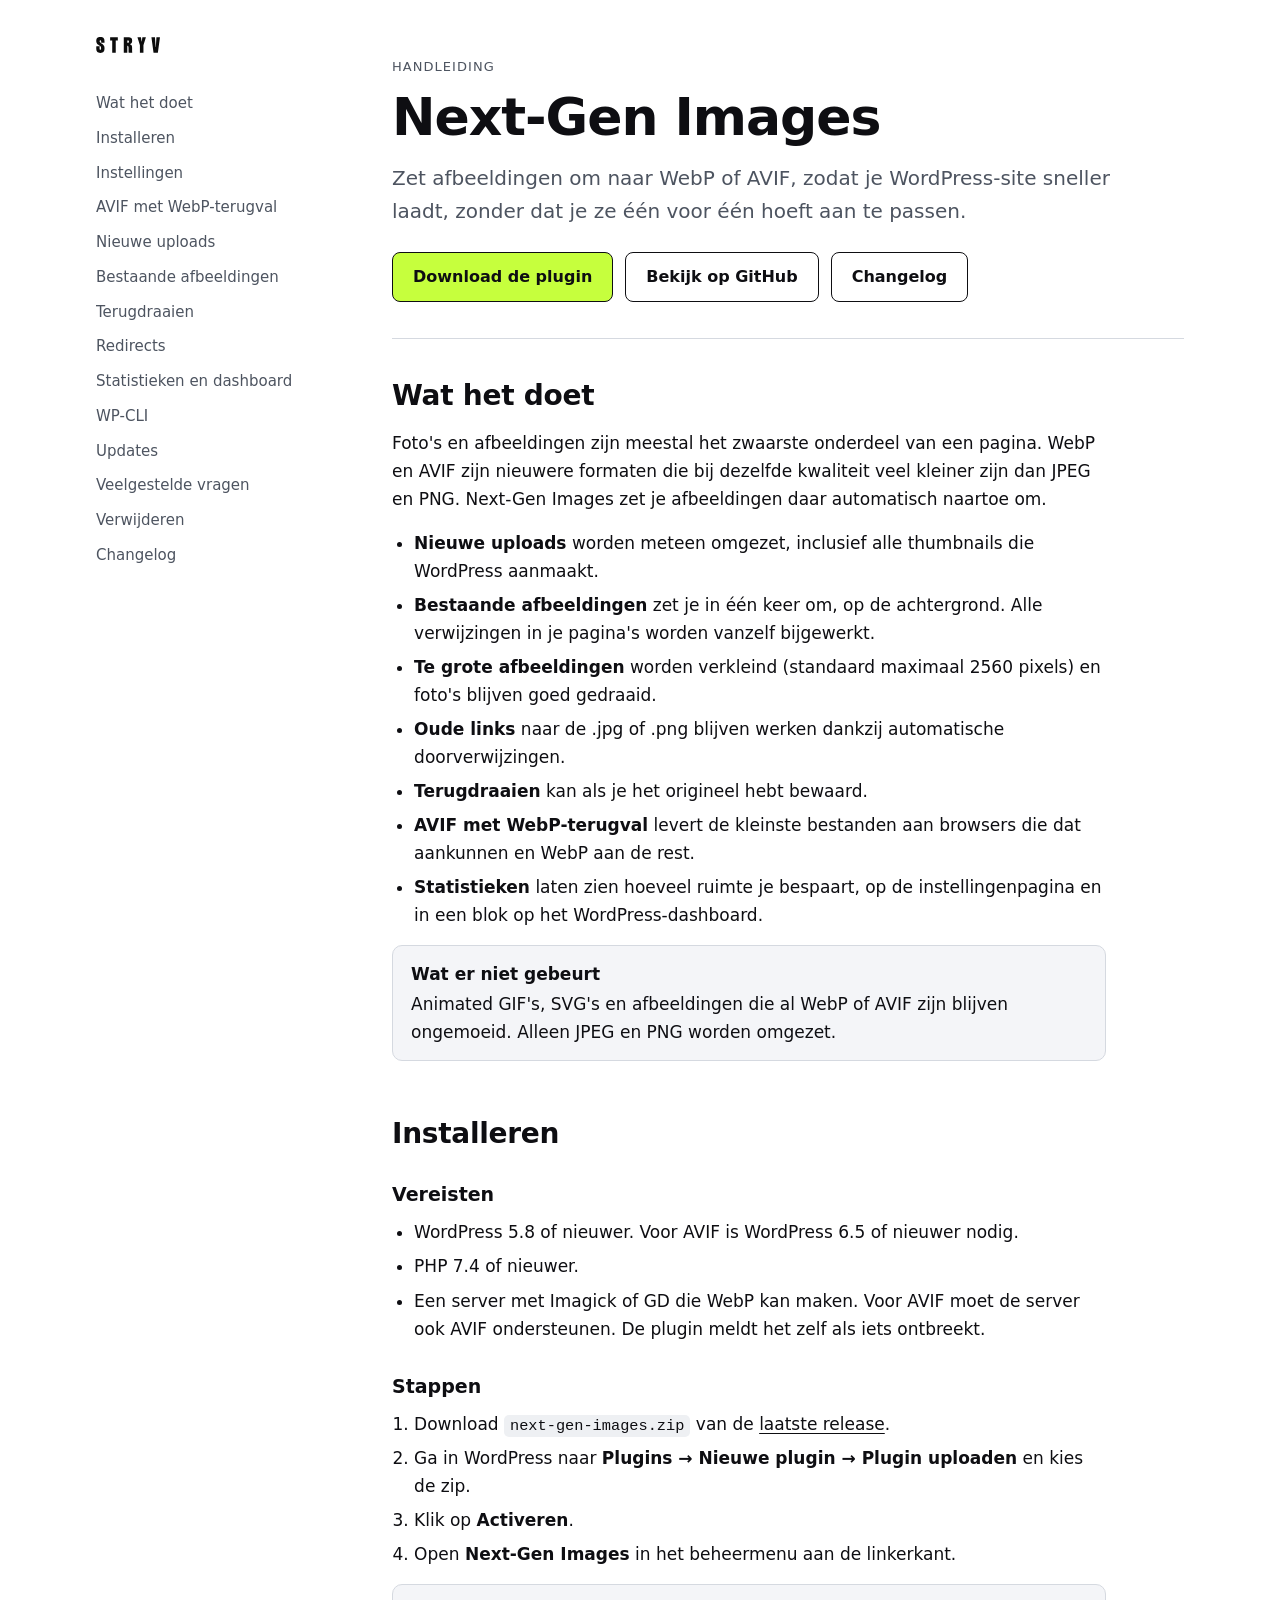
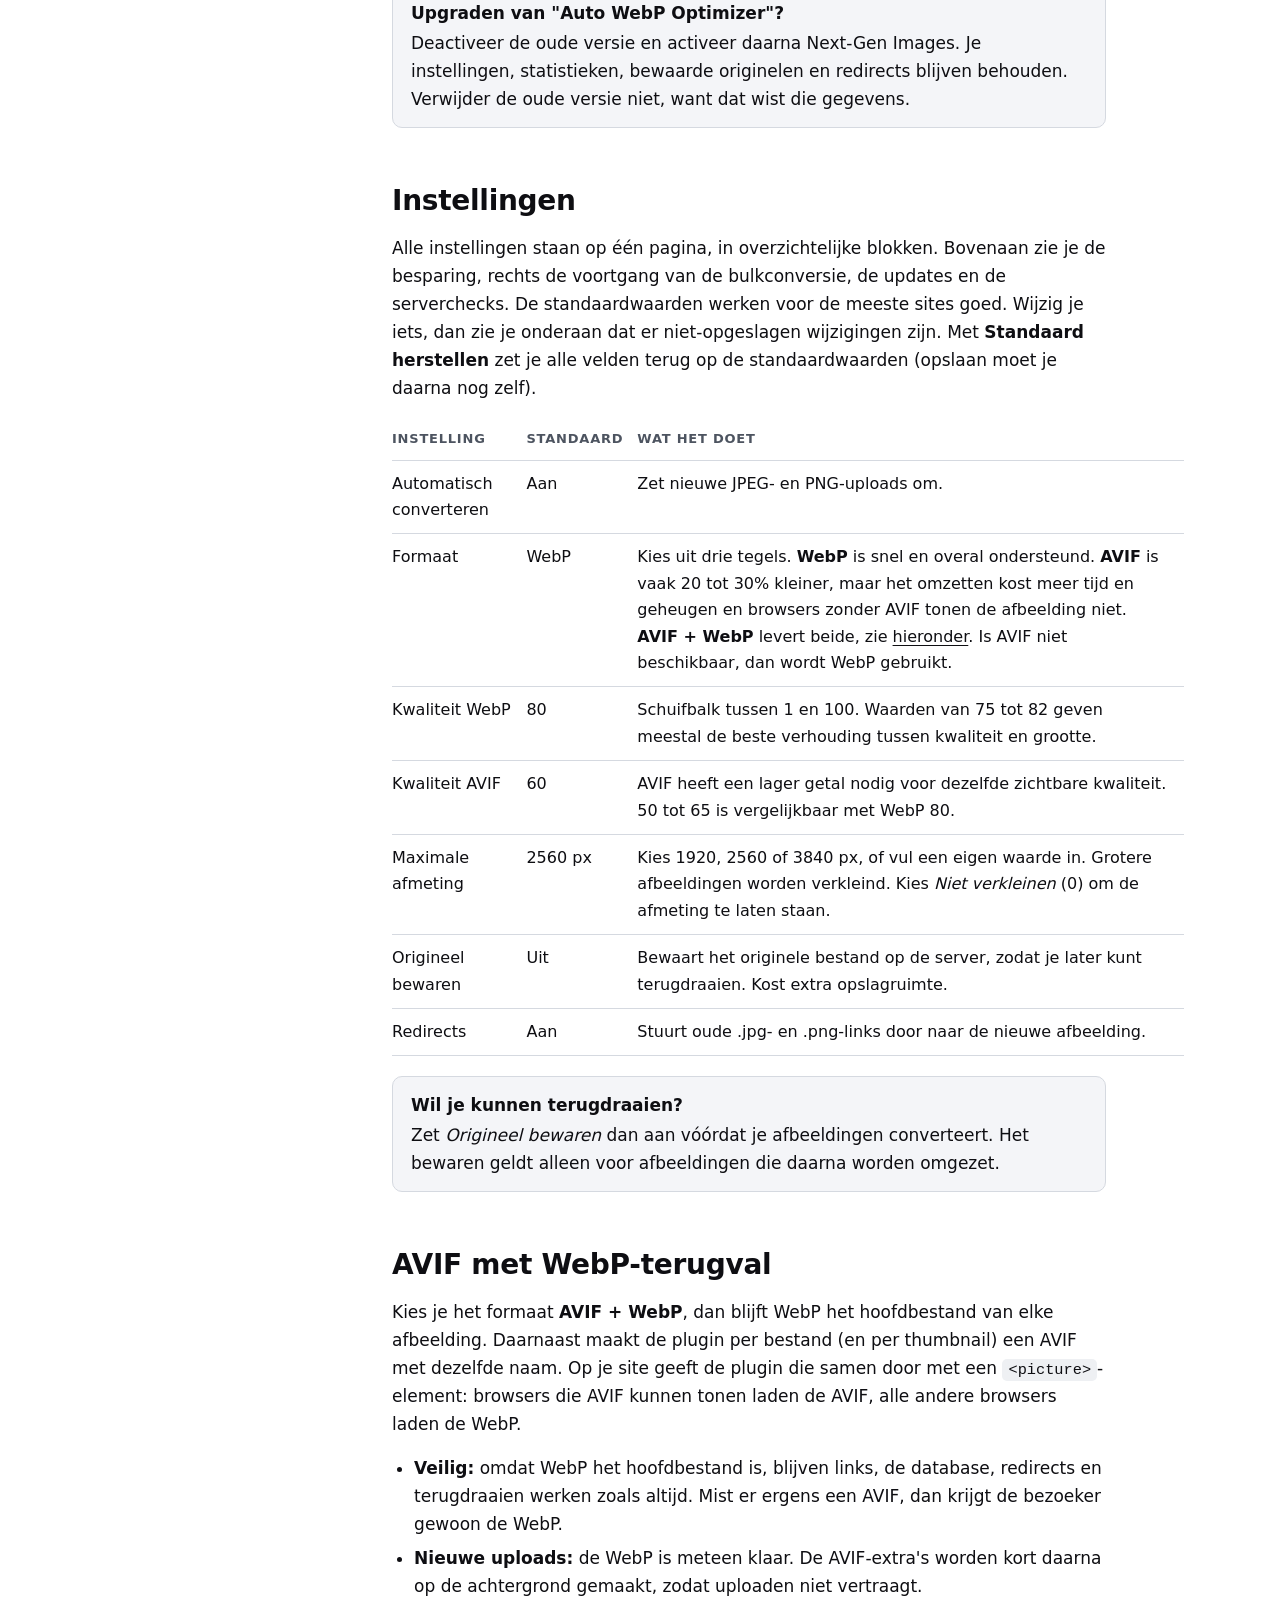
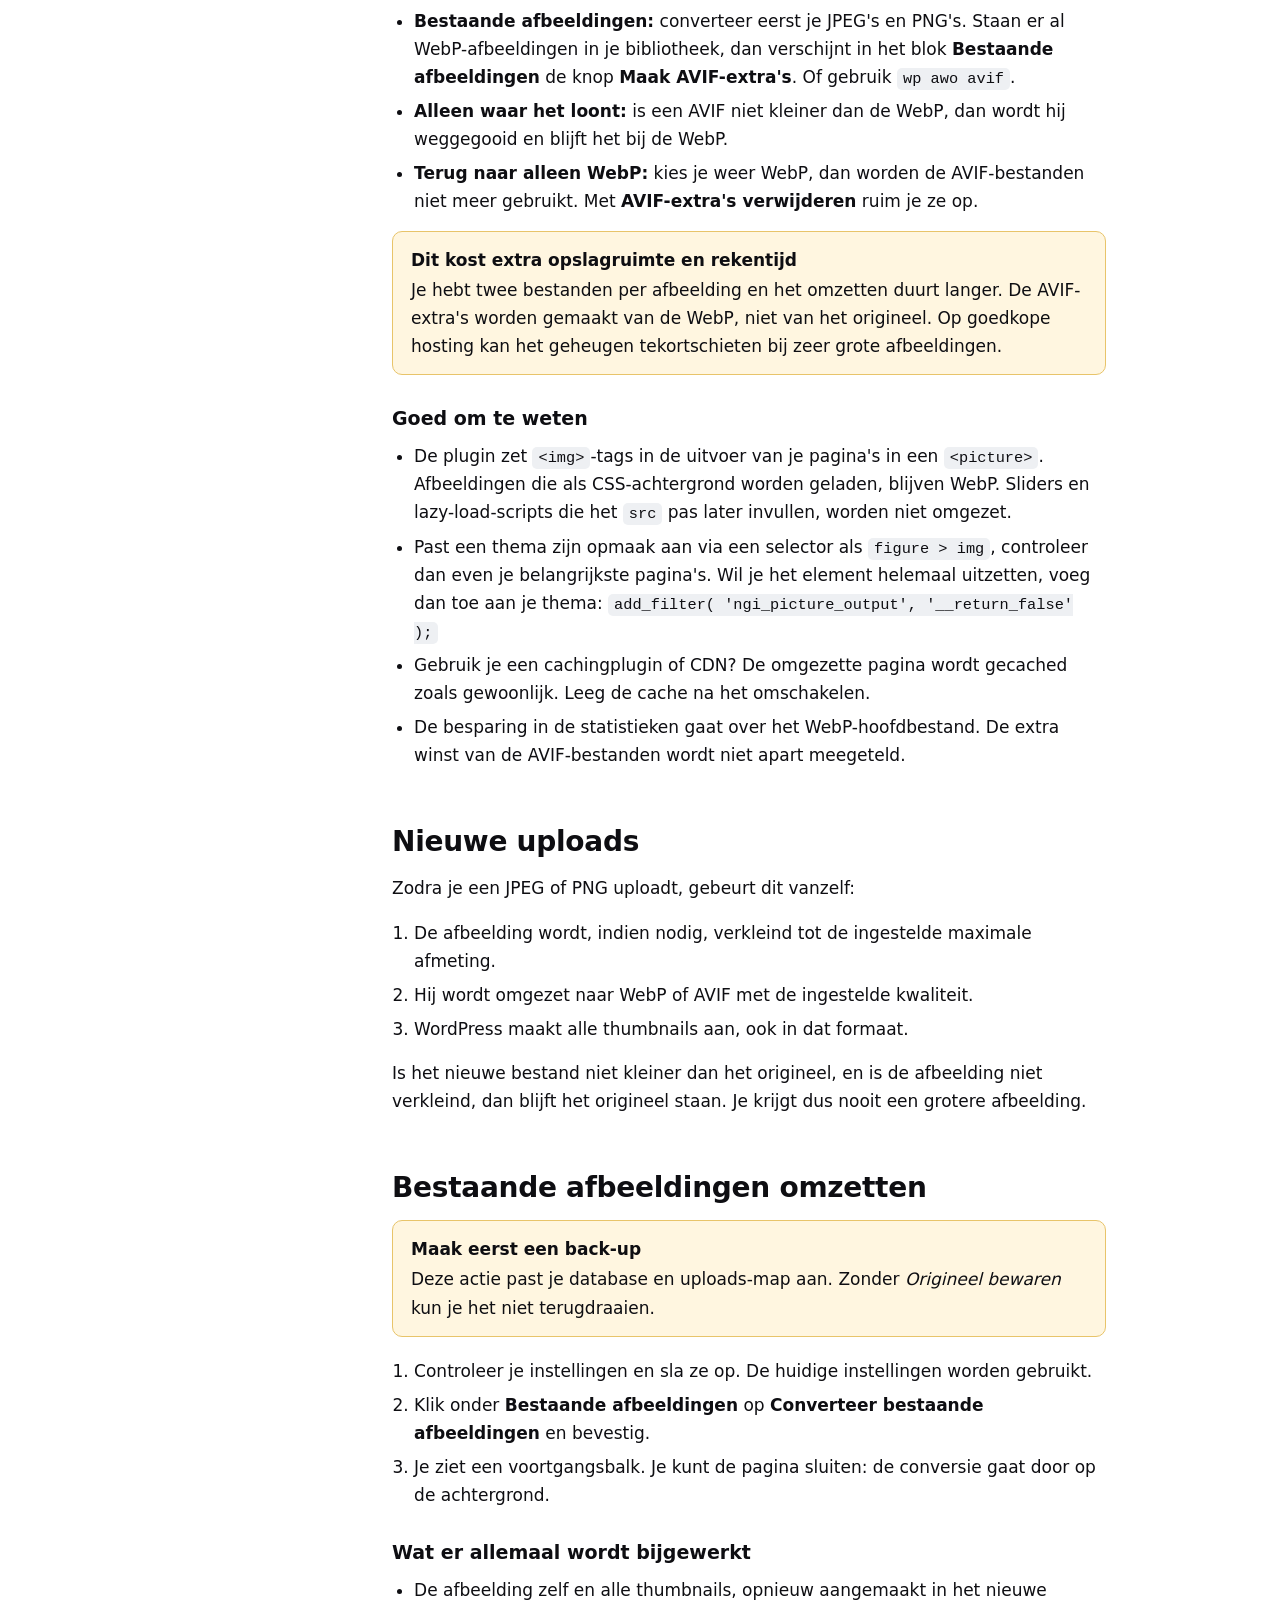
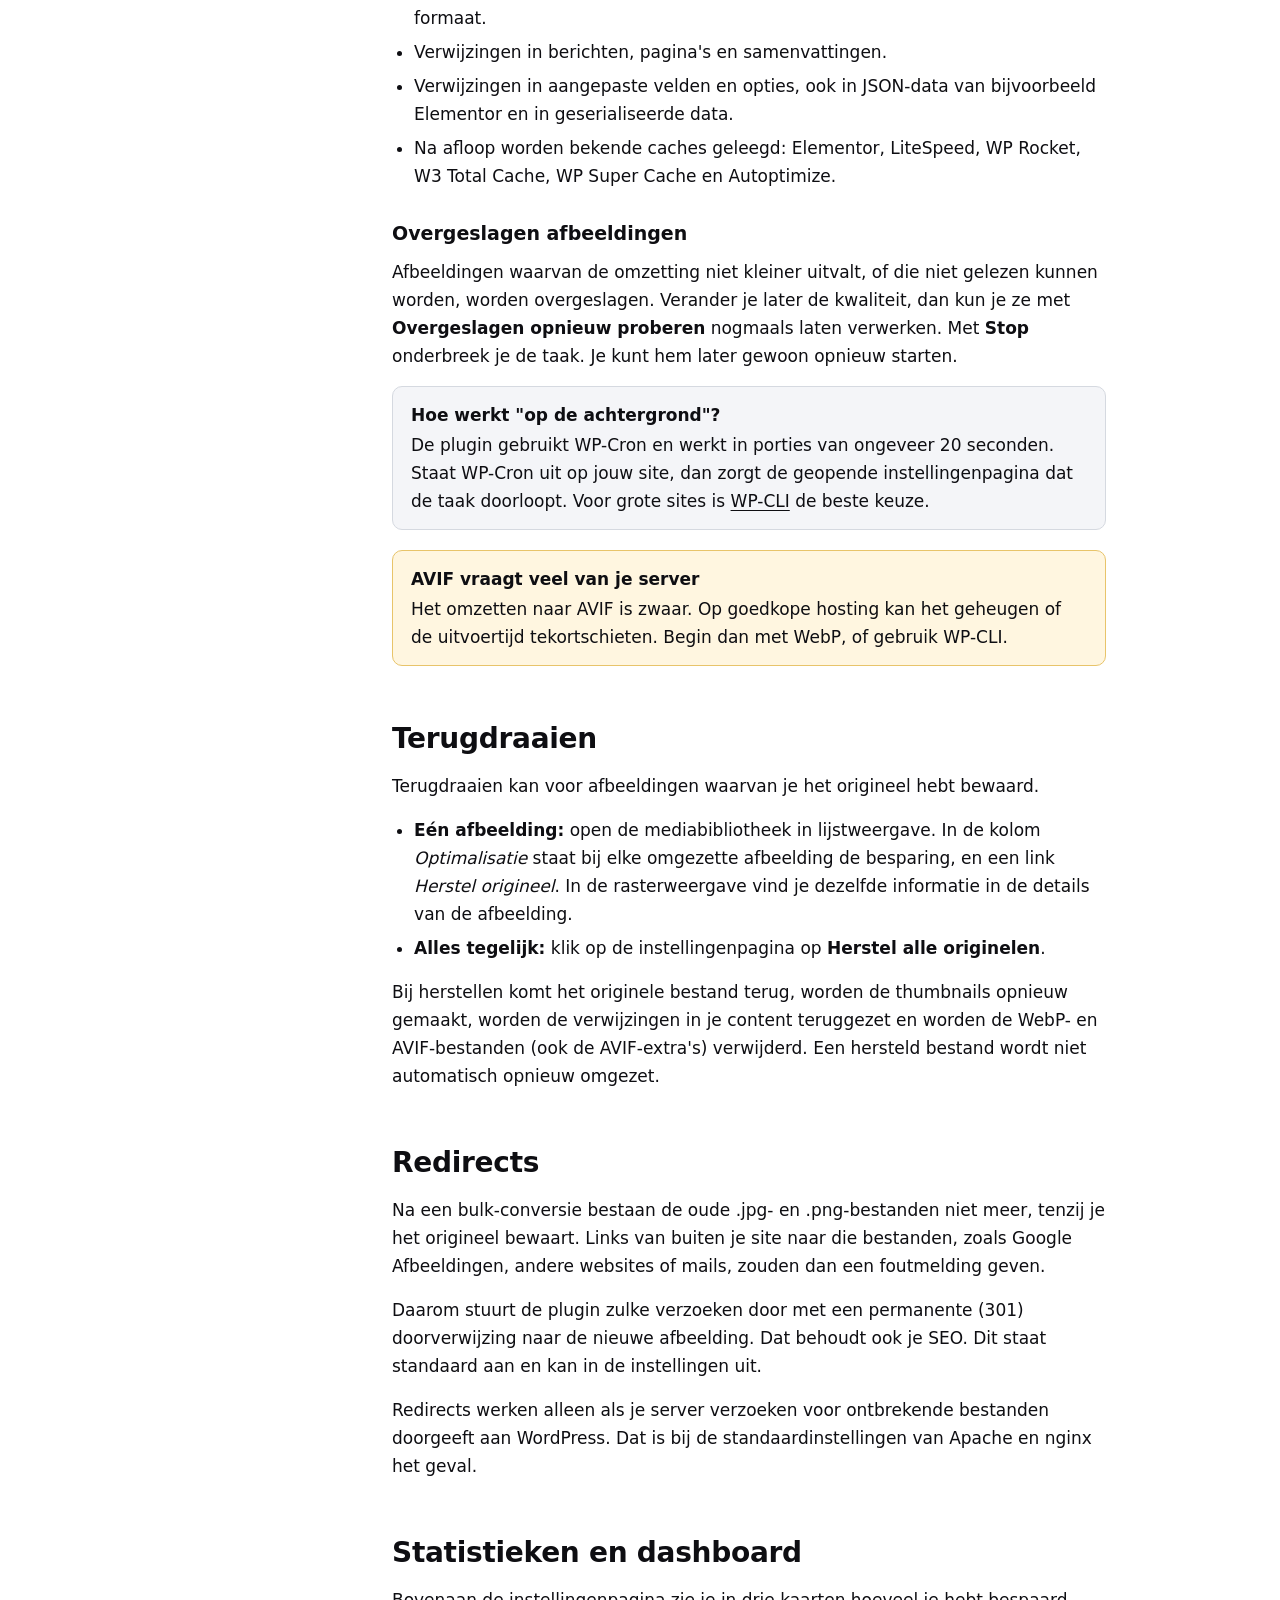
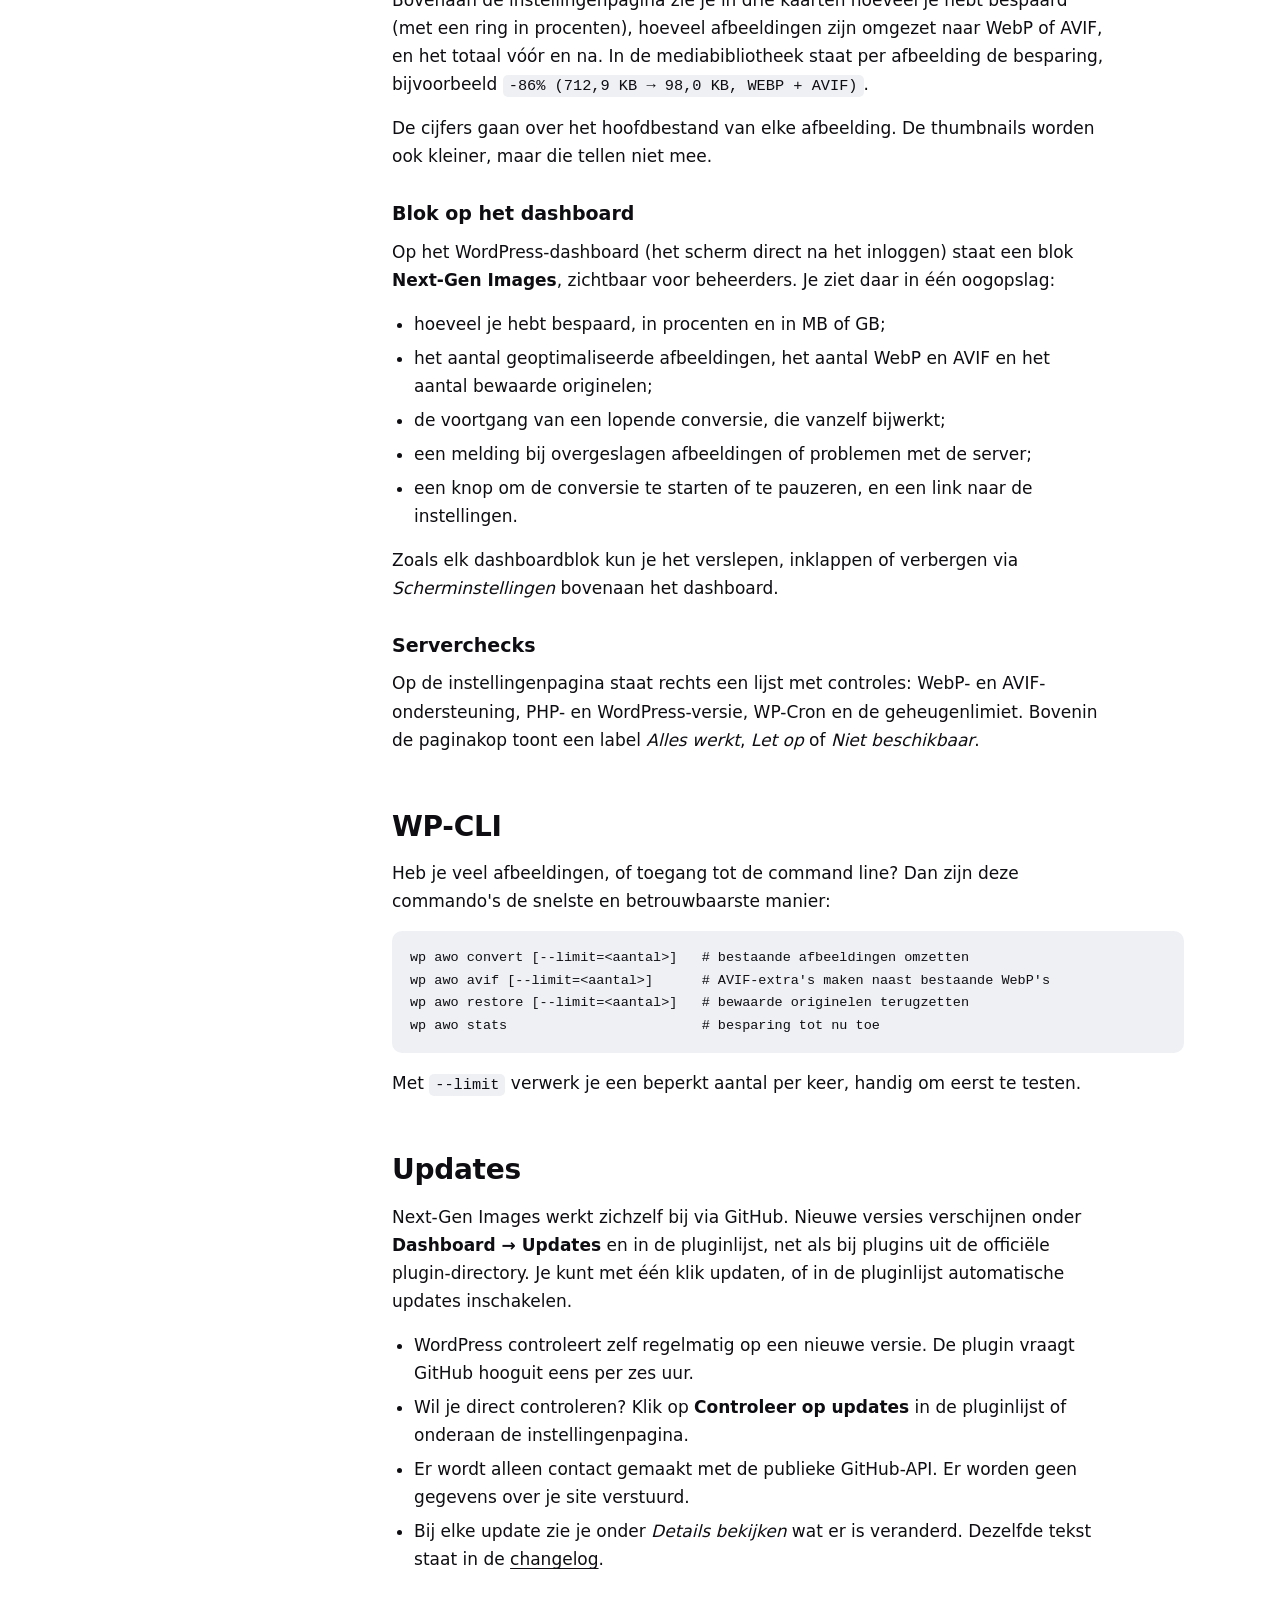
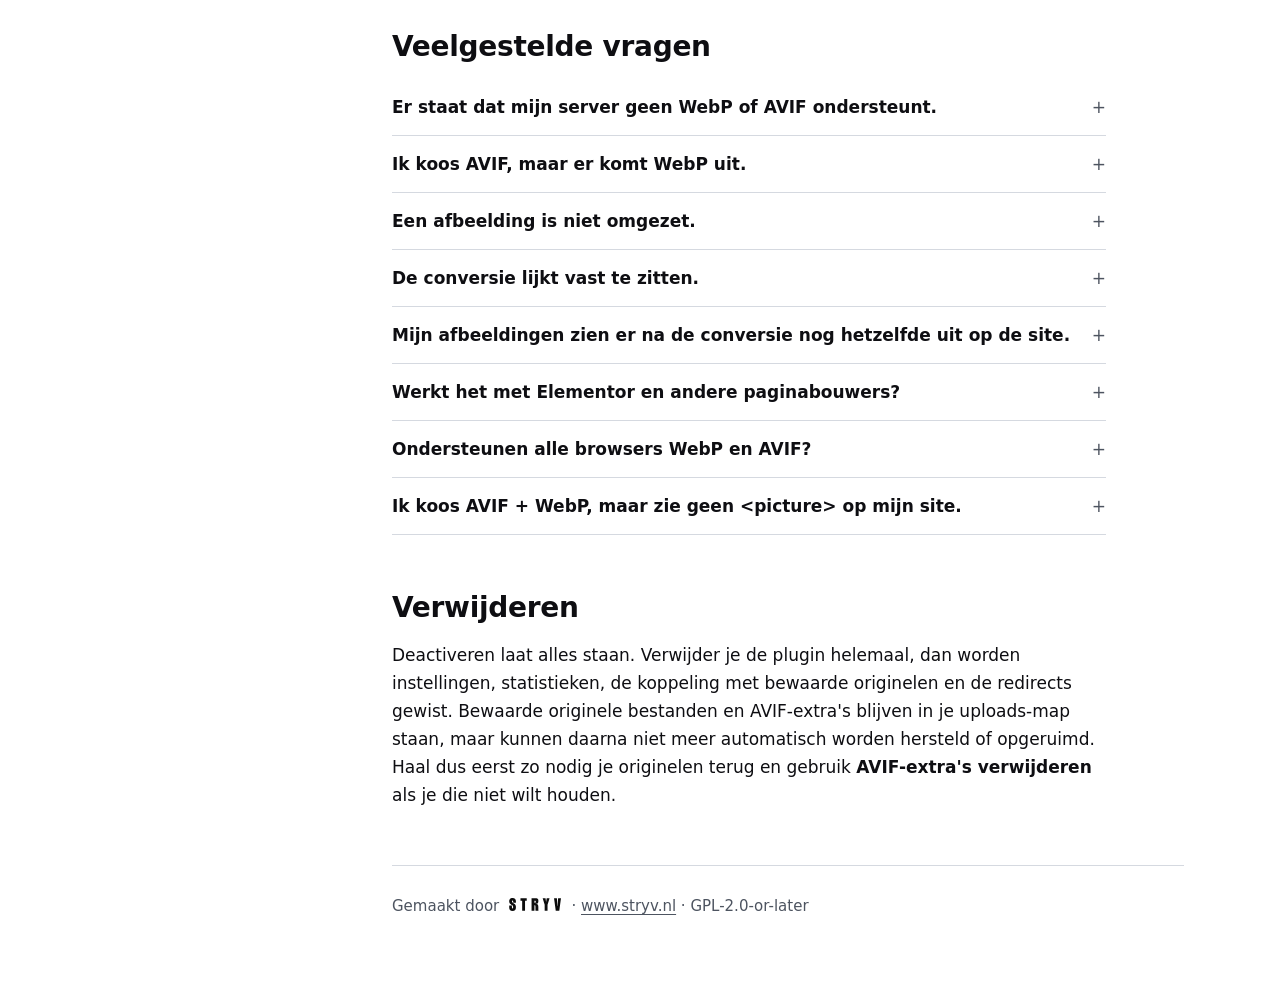
==== commit 71018917: "Docs in het nieuwe kleurenpalet Co-Authored-By: Claude Sonnet 5.5 <noreply@anthropic.com> Claude-Ses" ====
--- a/next-gen-images/index.html
+++ b/next-gen-images/index.html
@@ -8,16 +8,16 @@
 <style>
 :root {
   --bg: #ffffff;
-  --surface: #f7f6ec;
-  --text: #0c0c0c;
-  --muted: #5b5b58;
-  --line: #dcdac6;
-  --accent: #0c0c0c;
+  --surface: #f4f5f8;
+  --text: #0e0e12;
+  --muted: #4d5460;
+  --line: #d5d9e0;
+  --accent: #0e0e12;
   --accent-text: #ffffff;
-  --note-bg: #f7f6ec;
+  --note-bg: #f4f5f8;
   --warn-bg: #fff6e0;
   --warn-line: #e8c46a;
-  --code-bg: #eeecda;
+  --code-bg: #eef0f3;
 }
 @media (prefers-color-scheme: dark) {
   :root:not([data-theme="light"]) {
@@ -68,7 +68,7 @@
 .lead { font-size: 20px; color: var(--muted); margin: 0 0 24px; max-width: 38em; }
 .buttons { display: flex; gap: 12px; flex-wrap: wrap; }
 .btn { display: inline-block; padding: 11px 20px; border-radius: 8px; border: 1px solid var(--accent); text-decoration: none; font-weight: 600; font-size: 16px; }
-.btn.primary { background: var(--accent); color: var(--accent-text); }
+.btn.primary { background: #c6ff3d; color: #0e0e12; }
 .btn.primary:hover { opacity: .88; }
 .btn.ghost:hover { background: var(--surface); }
 
